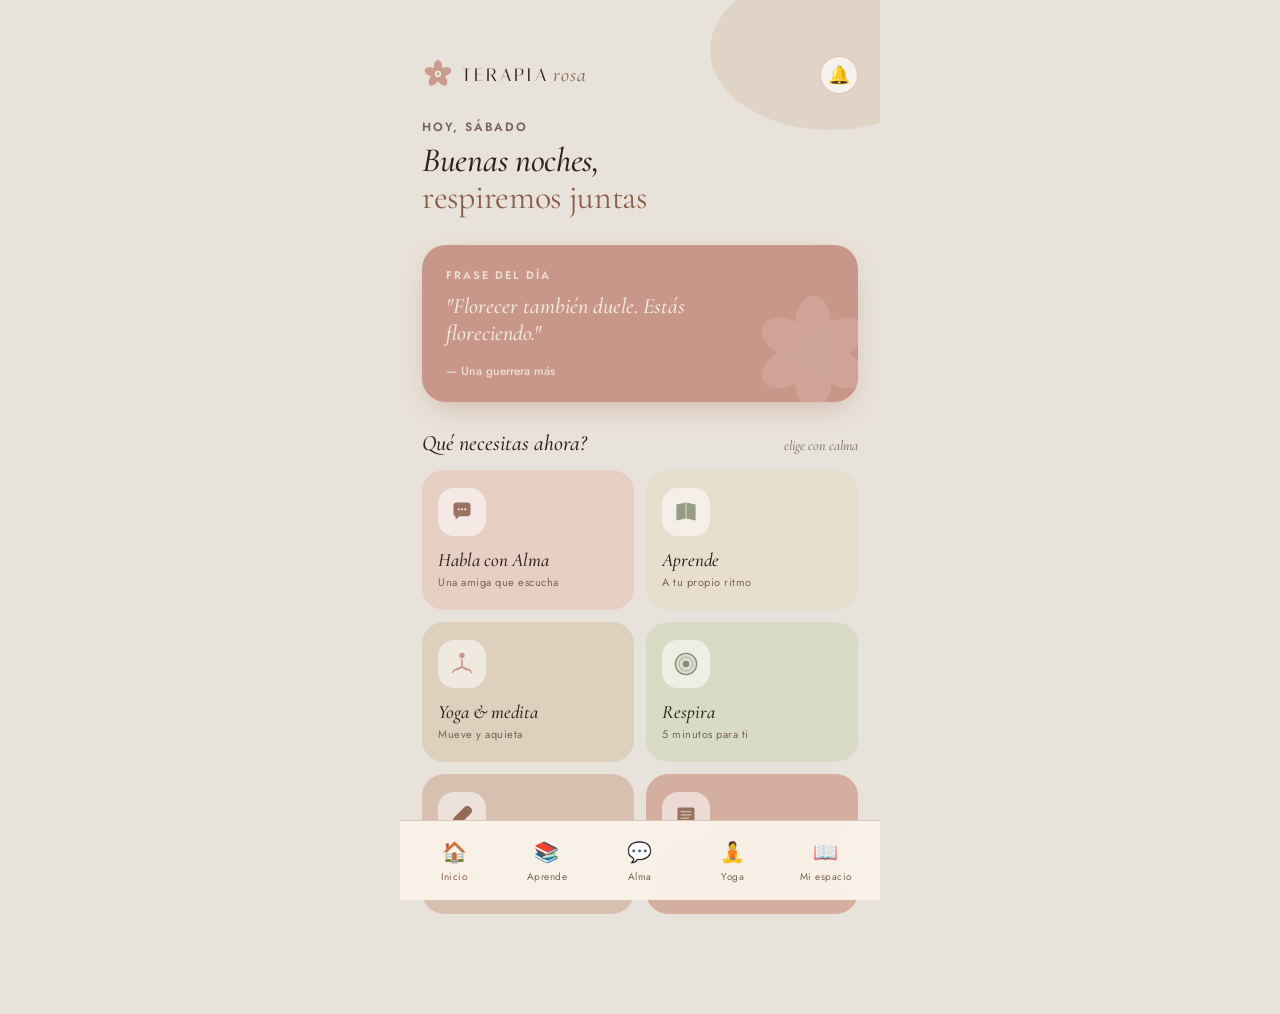
==== public/index.html @ f57c15e0 "Add files via upload" ====
<!DOCTYPE html>
<html lang="es">
<head>
  <meta charset="UTF-8">
  <meta name="viewport" content="width=device-width, initial-scale=1.0, viewport-fit=cover">
  <meta name="theme-color" content="#F2EBE0">
  <title>Terapia Rosa · Inicio</title>
  <link rel="preconnect" href="https://fonts.googleapis.com">
  <link rel="preconnect" href="https://fonts.gstatic.com" crossorigin>
  <link href="https://fonts.googleapis.com/css2?family=Cormorant+Garamond:ital,wght@0,400;0,500;0,600;1,400;1,500&family=Italiana&family=Jost:wght@400;500;600&display=swap" rel="stylesheet">
  <link rel="stylesheet" href="styles/main.css">
</head>
<body>
  <div class="app">
    <!-- Decoraciones -->
    <svg class="blob" style="top: -50px; right: -80px; opacity: 0.7;" width="260" height="200" viewBox="0 0 260 200">
      <ellipse cx="130" cy="100" rx="120" ry="80" fill="#D8C0B0" opacity="0.6"/>
    </svg>

    <!-- Top bar -->
    <header class="top-bar">
      <div class="brand">
        <svg width="32" height="32" viewBox="0 0 60 60">
          <g transform="translate(30 28)">
            <ellipse cx="0" cy="-13" rx="8" ry="13" fill="#C9968A" opacity="0.92"/>
            <ellipse cx="0" cy="-13" rx="8" ry="13" fill="#C9968A" opacity="0.92" transform="rotate(72)"/>
            <ellipse cx="0" cy="-13" rx="8" ry="13" fill="#C9968A" opacity="0.92" transform="rotate(144)"/>
            <ellipse cx="0" cy="-13" rx="8" ry="13" fill="#C9968A" opacity="0.92" transform="rotate(216)"/>
            <ellipse cx="0" cy="-13" rx="8" ry="13" fill="#C9968A" opacity="0.92" transform="rotate(288)"/>
            <circle r="6" fill="#F2EBE0"/>
            <circle r="3" fill="#A8AE93" opacity="0.9"/>
          </g>
        </svg>
        <div class="brand-text">TERAPIA<span class="accent">rosa</span></div>
      </div>
      <button class="icon-btn" aria-label="Notificaciones">🔔</button>
    </header>

    <!-- Saludo -->
    <section class="greeting">
      <div class="greeting-eyebrow" id="greetingEyebrow">Hoy</div>
      <h1 class="greeting-title">
        <span id="greetingHello">Hola</span>,<br>
        <span class="upright">respiremos juntas</span>
      </h1>
    </section>

    <!-- Frase del día -->
    <section class="frase-card fade-in">
      <div class="deco">
        <svg width="130" height="130" viewBox="0 0 100 100">
          <g transform="translate(50 50)">
            <ellipse cx="0" cy="-22" rx="14" ry="22" fill="#F2EBE0" opacity="0.85"/>
            <ellipse cx="0" cy="-22" rx="14" ry="22" fill="#F2EBE0" opacity="0.85" transform="rotate(60)"/>
            <ellipse cx="0" cy="-22" rx="14" ry="22" fill="#F2EBE0" opacity="0.85" transform="rotate(120)"/>
            <ellipse cx="0" cy="-22" rx="14" ry="22" fill="#F2EBE0" opacity="0.85" transform="rotate(180)"/>
            <ellipse cx="0" cy="-22" rx="14" ry="22" fill="#F2EBE0" opacity="0.85" transform="rotate(240)"/>
            <ellipse cx="0" cy="-22" rx="14" ry="22" fill="#F2EBE0" opacity="0.85" transform="rotate(300)"/>
          </g>
        </svg>
      </div>
      <div class="label">Frase del día</div>
      <div class="quote" id="fraseTexto">"..."</div>
      <div class="author" id="fraseAutor">— ...</div>
    </section>

    <!-- Section: Qué necesitas ahora -->
    <div class="section-header">
      <h2 class="section-title">Qué necesitas ahora?</h2>
      <span class="section-link section-link-italic">elige con calma</span>
    </div>

    <div class="cards-grid" id="cardsGrid">
      <!-- Generado por JS -->
    </div>

  </div>

  <script src="js/utils.js"></script>
  <script src="js/nav.js"></script>
  <script src="js/analytics.js"></script>
  <script>
    // ─── Saludo dinámico ────────────────────────────────────
    document.getElementById('greetingEyebrow').textContent = `Hoy, ${diaSemana()}`;
    const nombreGuardado = Storage.get('nombre', '');
    document.getElementById('greetingHello').textContent =
      nombreGuardado ? `${saludoHora()}, ${nombreGuardado}` : saludoHora();

    // ─── Frase del día ──────────────────────────────────────
    const frase = fraseDelDia();
    document.getElementById('fraseTexto').textContent = `"${frase.texto}"`;
    document.getElementById('fraseAutor').textContent = `— ${frase.autor}`;

    // ─── Tarjetas de navegación ─────────────────────────────
    const cards = [
      { href: 'chat.html', title: 'Habla con Alma', sub: 'Una amiga que escucha',
        bg: '#E8CFC4', accent: '#8B5E4C',
        svg: `<svg width="32" height="32" viewBox="0 0 60 60" fill="none">
          <path d="M14 18 Q14 12 20 12 L40 12 Q46 12 46 18 L46 32 Q46 38 40 38 L26 38 L18 44 L18 38 Q14 38 14 32 Z" fill="#8B5E4C" opacity="0.85"/>
          <circle cx="24" cy="25" r="2" fill="#F2EBE0"/>
          <circle cx="30" cy="25" r="2" fill="#F2EBE0"/>
          <circle cx="36" cy="25" r="2" fill="#F2EBE0"/>
        </svg>` },
      { href: 'biblioteca.html', title: 'Aprende', sub: 'A tu propio ritmo',
        bg: '#E8DECE', accent: '#878D75',
        svg: `<svg width="32" height="32" viewBox="0 0 60 60" fill="none">
          <path d="M12 16 L12 46 L30 42 L48 46 L48 16 L30 12 Z" fill="#878D75" opacity="0.85"/>
          <path d="M30 12 L30 42" stroke="#F2EBE0" stroke-width="1.5"/>
        </svg>` },
      { href: 'bienestar.html', title: 'Yoga & medita', sub: 'Mueve y aquieta',
        bg: '#DDD0BC', accent: '#C9968A',
        svg: `<svg width="32" height="32" viewBox="0 0 60 60" fill="none">
          <circle cx="30" cy="14" r="5" fill="#C9968A"/>
          <path d="M30 22 Q30 30 30 36" stroke="#C9968A" stroke-width="3" stroke-linecap="round"/>
          <path d="M30 36 Q18 38 12 46 M30 36 Q42 38 48 46" stroke="#C9968A" stroke-width="2.5" stroke-linecap="round" fill="none"/>
          <path d="M30 36 Q22 42 14 42 M30 36 Q38 42 46 42" stroke="#C9968A" stroke-width="2.5" stroke-linecap="round" fill="none"/>
        </svg>` },
      { href: 'respiracion.html', title: 'Respira', sub: '5 minutos para ti',
        bg: '#D8DCC4', accent: '#878D75',
        svg: `<svg width="32" height="32" viewBox="0 0 60 60" fill="none">
          <circle cx="30" cy="30" r="20" stroke="#878D75" stroke-width="2.5" fill="#878D75" fill-opacity="0.18"/>
          <circle cx="30" cy="30" r="13" stroke="#878D75" stroke-width="1.8" fill="none" opacity="0.6"/>
          <circle cx="30" cy="30" r="6" fill="#878D75"/>
        </svg>` },
      { href: 'colorear.html', title: 'Colorear', sub: 'Pinta sin pensar',
        bg: '#D8C0B0', accent: '#8B5E4C',
        svg: `<svg width="32" height="32" viewBox="0 0 60 60" fill="none">
          <path d="M14 46 Q10 38 16 32 L34 14 Q40 8 46 14 Q52 20 46 26 L28 44 Q22 50 14 46 Z" fill="#8B5E4C" opacity="0.9"/>
          <ellipse cx="20" cy="42" rx="4" ry="3" fill="#F2EBE0"/>
        </svg>` },
      { href: 'mi-espacio.html', title: 'Mi espacio', sub: 'Diario, juegos, muro',
        bg: '#D4AFA0', accent: '#8B5E4C',
        svg: `<svg width="32" height="32" viewBox="0 0 60 60" fill="none">
          <rect x="14" y="14" width="32" height="36" rx="3" fill="#8B5E4C" opacity="0.85"/>
          <line x1="20" y1="22" x2="40" y2="22" stroke="#F2EBE0" stroke-width="1.5"/>
          <line x1="20" y1="28" x2="40" y2="28" stroke="#F2EBE0" stroke-width="1.5"/>
          <line x1="20" y1="34" x2="36" y2="34" stroke="#F2EBE0" stroke-width="1.5"/>
        </svg>` },
    ];

    document.getElementById('cardsGrid').innerHTML = cards.map(c => `
      <a href="${c.href}" class="nav-card" style="background: ${c.bg};">
        <div class="icon-wrap">${c.svg}</div>
        <div>
          <div class="title">${c.title}</div>
          <div class="sub">${c.sub}</div>
        </div>
      </a>
    `).join('');
  </script>
</body>
</html>
---- public/styles/main.css ----
/* ═══════════════════════════════════════════════════════════════
   TERAPIA ROSA — Sistema de diseño completo
   Actualizado: 2026-04-29 — incluye flor, juegos, Alma navegadora
   ═══════════════════════════════════════════════════════════════ */

:root {
  --rosa-base: #E0C4B6;
  --rosa-medio: #D4AFA0;
  --rosa-fuerte: #C9968A;
  --rosa-profundo: #8B5E4C;
  --verde-alma: #A8AE93;
  --verde-oscuro: #878D75;
  --crema: #F2EBE0;
  --crema-profunda: #E8DECE;
  --papel: #FAF4EA;
  --texto-oscuro: #2E2420;
  --texto-suave: #7A6357;
  --serif: 'Cormorant Garamond', Georgia, serif;
  --display: 'Italiana', 'Cormorant Garamond', serif;
  --sans: 'Jost', system-ui, -apple-system, sans-serif;
}
* { margin: 0; padding: 0; box-sizing: border-box; }
html, body { height: 100%; }
body {
  font-family: var(--sans);
  color: var(--texto-oscuro);
  background: #e8e3da;
  -webkit-font-smoothing: antialiased;
  overflow-x: hidden;
}
button { font-family: inherit; border: none; background: none; cursor: pointer; color: inherit; }
input, textarea { font-family: inherit; border: none; background: none; outline: none; color: inherit; }
a { color: inherit; text-decoration: none; }

/* ─── App container (todas las páginas) ──────────────────── */
.app {
  position: relative;
  z-index: 0; /* crea stacking context para que .blob no se vaya detrás del body */
  overflow-x: hidden;
  padding-bottom: 100px; /* deja espacio para el bottom nav fijo */
  min-height: 100vh;
  max-width: 480px;
  margin: 0 auto;
}

/* ─── Decoración blob (esquina superior derecha) ──────────── */
.blob {
  position: absolute;
  z-index: -1; /* atrás del contenido */
  pointer-events: none;
}

/* ─── Top bar ──────────────────────────────────────────────── */
.top-bar {
  padding: 56px 22px 0;
  display: flex; align-items: center; justify-content: space-between;
}
.brand { display: flex; align-items: center; gap: 8px; }
.brand-text {
  font-family: var(--display);
  font-size: 18px; letter-spacing: 3px;
  color: var(--texto-oscuro);
}
.brand-text .accent {
  font-family: var(--serif); font-style: italic;
  letter-spacing: 1px; color: var(--rosa-profundo);
  font-size: 20px; margin-left: 4px;
}
.icon-btn {
  width: 38px; height: 38px; border-radius: 999px;
  background: rgba(255, 255, 255, 0.7);
  display: grid; place-items: center;
  border: 1px solid var(--rosa-base);
  font-size: 18px;
}

/* ─── Page header ─────────────────────────────────────────── */
.page-header {
  padding: 56px 22px 16px;
  display: flex; align-items: center; gap: 12px;
}
.back-btn {
  width: 38px; height: 38px; border-radius: 999px;
  background: rgba(255, 255, 255, 0.7);
  display: grid; place-items: center;
  border: 1px solid var(--rosa-base);
  font-size: 16px; flex-shrink: 0;
}
.page-title {
  font-family: var(--serif); font-style: italic;
  font-size: 26px; font-weight: 500;
}
.page-eyebrow {
  font-size: 11px; letter-spacing: 2px;
  text-transform: uppercase; color: var(--texto-suave);
  font-weight: 600;
}

/* ─── Greeting ────────────────────────────────────────────── */
.greeting { padding: 24px 22px 8px; }
.greeting-eyebrow {
  font-size: 12px; letter-spacing: 1.8px;
  text-transform: uppercase; color: var(--texto-suave);
  font-weight: 600;
}
.greeting-title {
  margin-top: 6px;
  font-family: var(--serif); font-weight: 500; font-style: italic;
  font-size: 34px; line-height: 1.1; letter-spacing: -0.3px;
}
.greeting-title .upright {
  font-style: normal; font-weight: 400; color: var(--rosa-profundo);
}

/* ─── Frase del día ───────────────────────────────────────── */
.frase-card {
  margin: 20px 22px 0;
  background: var(--rosa-fuerte); color: var(--crema);
  border-radius: 24px; padding: 22px 24px;
  position: relative; overflow: hidden;
  box-shadow: 0 10px 30px -10px rgba(168, 103, 90, 0.45);
}
.frase-card .deco {
  position: absolute; right: -20px; bottom: -22px; opacity: 0.18;
}
.frase-card .label {
  font-size: 11px; letter-spacing: 2px; text-transform: uppercase;
  opacity: 0.85; font-weight: 600;
}
.frase-card .quote {
  font-family: var(--serif); font-style: italic;
  font-size: 22px; line-height: 1.25; margin-top: 10px;
  font-weight: 500; position: relative; z-index: 2; max-width: 85%;
}
.frase-card .author {
  margin-top: 14px; font-size: 12px; opacity: 0.85; font-weight: 500;
}

/* ─── Sections + cards ────────────────────────────────────── */
.section-header {
  padding: 28px 22px 14px;
  display: flex; align-items: baseline; justify-content: space-between;
}
.section-title {
  font-family: var(--serif); font-style: italic;
  font-size: 22px; font-weight: 500;
}
.section-link {
  font-size: 11px; letter-spacing: 1.5px; text-transform: uppercase;
  color: var(--rosa-profundo); font-weight: 600;
}
.section-link-italic {
  font-family: var(--serif); font-style: italic;
  font-size: 14px; letter-spacing: 0;
  text-transform: none;
  color: var(--texto-suave); font-weight: 400;
}
.cards-grid {
  display: grid; grid-template-columns: 1fr 1fr; gap: 12px;
  padding: 0 22px;
}
.nav-card {
  border-radius: 22px; padding: 18px 16px 20px;
  min-height: 140px; position: relative; overflow: hidden;
  display: flex; flex-direction: column; justify-content: space-between;
  transition: transform 0.2s, box-shadow 0.2s;
  text-align: left; width: 100%;
}
.nav-card:active { transform: scale(0.98); }
.nav-card:hover { box-shadow: 0 8px 24px -8px rgba(46, 36, 32, 0.2); }
.nav-card .icon-wrap {
  width: 48px; height: 48px; border-radius: 16px;
  background: rgba(255, 255, 255, 0.55);
  display: grid; place-items: center;
}
.nav-card .title {
  font-family: var(--serif); font-style: italic;
  font-size: 19px; font-weight: 500; line-height: 1.1;
}
.nav-card .sub {
  font-size: 11px; letter-spacing: 0.5px;
  color: var(--texto-suave); margin-top: 3px;
}

/* ─── Bottom nav ──────────────────────────────────────────── */
.bottom-nav {
  position: fixed;
  bottom: 0;
  left: 50%;
  transform: translateX(-50%);
  width: 100%;
  max-width: 480px;
  height: 80px;
  background: rgba(250, 244, 234, 0.95);
  backdrop-filter: blur(16px);
  border-top: 1px solid var(--rosa-base);
  z-index: 100;
  padding: 0 8px env(safe-area-inset-bottom, 14px);
}
.bottom-nav-inner {
  display: flex;
  align-items: center;
  justify-content: space-around;
  width: 100%;
  height: 100%;
}
.nav-item {
  display: flex; flex-direction: column; align-items: center;
  gap: 2px; padding: 6px 4px;
  color: var(--texto-suave); font-size: 10px; letter-spacing: 0.5px;
  cursor: pointer;
  flex: 1;
  min-width: 0;
  text-align: center;
}
.nav-item.active { color: var(--rosa-profundo); }
.nav-item .nav-icon { font-size: 20px; }

/* ─── Buttons ─────────────────────────────────────────────── */
.btn {
  display: inline-flex; align-items: center; justify-content: center;
  gap: 8px; padding: 14px 24px; border-radius: 999px;
  font-weight: 500; font-size: 14px; letter-spacing: 0.5px;
  transition: all 0.2s; min-height: 48px;
}
.btn-primary { background: var(--rosa-fuerte); color: var(--crema); }
.btn-primary:hover { background: var(--rosa-profundo); }
.btn-soft { background: var(--rosa-base); color: var(--rosa-profundo); }
.btn-ghost {
  background: rgba(255, 255, 255, 0.6); color: var(--texto-oscuro);
  border: 1px solid var(--rosa-base);
}

/* ═══════════════════════════════════════════════════════════
   CHAT
   ═══════════════════════════════════════════════════════════ */
.chat-container {
  display: flex; flex-direction: column;
  min-height: 100vh;
}
.chat-header {
  padding: 56px 22px 16px;
  display: flex; align-items: center; gap: 12px;
  border-bottom: 1px solid var(--rosa-base);
  flex-shrink: 0; background: var(--crema);
}
.chat-clear-btn {
  margin-left: auto;
  font-size: 16px;
  width: 36px; height: 36px;
}
.alma-avatar {
  width: 44px; height: 44px; border-radius: 999px;
  background: var(--rosa-fuerte);
  display: grid; place-items: center; flex-shrink: 0;
}
.alma-info .alma-name {
  font-family: var(--serif); font-style: italic;
  font-size: 22px; font-weight: 500; line-height: 1.1;
}
.alma-info .alma-status {
  font-size: 11px; color: var(--verde-oscuro); letter-spacing: 0.5px;
  margin-top: 2px; display: flex; align-items: center; gap: 4px;
}
.alma-info .alma-status::before {
  content: ''; width: 6px; height: 6px; border-radius: 999px;
  background: var(--verde-alma);
}
.messages-area {
  flex: 1; overflow-y: auto;
  padding: 20px 22px 200px; background: var(--crema);
}
.message {
  max-width: 80%; padding: 14px 18px; border-radius: 22px;
  margin-bottom: 12px; font-size: 15px; line-height: 1.45;
  animation: fadeIn 0.3s ease-out; word-wrap: break-word;
}
.message.alma {
  background: var(--papel); color: var(--texto-oscuro);
  border-bottom-left-radius: 6px; margin-right: auto;
}
.message.user {
  background: var(--rosa-fuerte); color: var(--crema);
  border-bottom-right-radius: 6px; margin-left: auto;
}
.message-typing {
  display: flex; gap: 5px; padding: 16px 18px;
  background: var(--papel); border-radius: 22px;
  border-bottom-left-radius: 6px;
  width: fit-content; margin-bottom: 12px;
}
.message-typing .dot {
  width: 7px; height: 7px; border-radius: 999px;
  background: var(--rosa-fuerte);
  animation: typing 1.2s ease-in-out infinite;
}
.message-typing .dot:nth-child(2) { animation-delay: 0.15s; }
.message-typing .dot:nth-child(3) { animation-delay: 0.3s; }
@keyframes typing {
  0%, 60%, 100% { opacity: 0.3; transform: scale(0.85); }
  30% { opacity: 1; transform: scale(1); }
}
.quick-replies {
  padding: 8px 22px 4px;
  display: flex; gap: 8px; overflow-x: auto;
  flex-shrink: 0; background: var(--crema);
  position: fixed; bottom: 152px;
  left: 50%; transform: translateX(-50%);
  width: 100%; max-width: 480px;
  z-index: 49;
}
.quick-reply {
  padding: 10px 16px;
  background: rgba(255, 255, 255, 0.7);
  border: 1px solid var(--rosa-base);
  border-radius: 999px; font-size: 13px;
  color: var(--rosa-profundo); white-space: nowrap; flex-shrink: 0;
}
.input-area {
  padding: 12px 16px 24px; background: var(--crema);
  border-top: 1px solid var(--rosa-base);
  position: fixed; bottom: 80px;
  left: 50%; transform: translateX(-50%);
  width: 100%; max-width: 480px;
  display: flex; gap: 8px; align-items: flex-end; z-index: 50;
}
.input-text {
  flex: 1; background: var(--papel);
  border: 1px solid var(--rosa-base); border-radius: 22px;
  padding: 12px 16px; font-size: 15px;
  max-height: 80px; min-height: 48px; resize: none; line-height: 1.4;
}
.send-btn {
  width: 48px; height: 48px; border-radius: 999px;
  background: var(--rosa-fuerte); color: var(--crema);
  display: grid; place-items: center; font-size: 20px; flex-shrink: 0;
}

/* ═══════════════════════════════════════════════════════════
   RESPIRACIÓN
   ═══════════════════════════════════════════════════════════ */
.respira-bg {
  background: linear-gradient(180deg, #E0C4B6 0%, #D8DCC4 100%);
  min-height: 100vh; display: flex; flex-direction: column;
  padding-bottom: 100px;
}
.music-toggle-row {
  padding: 0 22px 8px;
  display: flex; justify-content: flex-end;
}
.music-toggle {
  display: inline-flex; align-items: center; gap: 8px;
  cursor: pointer; user-select: none;
  background: rgba(255, 255, 255, 0.5);
  padding: 6px 12px 6px 8px;
  border-radius: 999px;
  border: 1px solid rgba(255, 255, 255, 0.7);
}
.music-toggle input { display: none; }
.music-toggle-track {
  width: 32px; height: 18px; border-radius: 999px;
  background: rgba(139, 94, 76, 0.25);
  position: relative; transition: background 0.2s;
  flex-shrink: 0;
}
.music-toggle-thumb {
  position: absolute; top: 2px; left: 2px;
  width: 14px; height: 14px; border-radius: 50%;
  background: white;
  transition: transform 0.2s;
  box-shadow: 0 1px 3px rgba(0,0,0,0.2);
}
.music-toggle input:checked + .music-toggle-track {
  background: var(--rosa-fuerte);
}
.music-toggle input:checked + .music-toggle-track .music-toggle-thumb {
  transform: translateX(14px);
}
.music-toggle-label {
  font-size: 12px; color: var(--texto-oscuro);
  letter-spacing: 0.3px;
}
.breath-stage {
  flex: 1; display: flex; flex-direction: column;
  align-items: center; justify-content: center; padding: 40px 22px;
  min-height: 460px;
}
.breath-flower-wrap {
  width: 340px; height: 340px;
  display: grid; place-items: center; position: relative;
}
.breath-flower {
  width: 100%; height: 100%;
  overflow: visible;
}
/* Pétalos detrás (óvalos largos translúcidos) */
.breath-flower .petalo {
  transform-origin: 170px 170px;
  opacity: 0.35;
  fill: var(--rosa-medio);
  transition: transform 4s cubic-bezier(0.4, 0, 0.2, 1),
              opacity 4s cubic-bezier(0.4, 0, 0.2, 1);
}
.breath-flower .petalo-1 { transform: rotate(0deg) scale(0.6); }
.breath-flower .petalo-2 { transform: rotate(72deg) scale(0.6); }
.breath-flower .petalo-3 { transform: rotate(144deg) scale(0.6); }
.breath-flower .petalo-4 { transform: rotate(216deg) scale(0.6); }
.breath-flower .petalo-5 { transform: rotate(288deg) scale(0.6); }

/* Esfera central con gradiente radial (efecto luz) */
.breath-flower .esfera {
  transition: r 4s cubic-bezier(0.4, 0, 0.2, 1);
}

/* INHALE: pétalos se expanden, esfera se agranda */
.breath-flower.inhale .petalo {
  opacity: 0.5;
}
.breath-flower.inhale .petalo-1 { transform: rotate(0deg) scale(1); }
.breath-flower.inhale .petalo-2 { transform: rotate(72deg) scale(1); }
.breath-flower.inhale .petalo-3 { transform: rotate(144deg) scale(1); }
.breath-flower.inhale .petalo-4 { transform: rotate(216deg) scale(1); }
.breath-flower.inhale .petalo-5 { transform: rotate(288deg) scale(1); }

/* HOLD: rotación muy sutil de los pétalos */
.breath-flower.hold .petalo { opacity: 0.5; }
.breath-flower.hold .petalo-1 { transform: rotate(8deg) scale(1); }
.breath-flower.hold .petalo-2 { transform: rotate(80deg) scale(1); }
.breath-flower.hold .petalo-3 { transform: rotate(152deg) scale(1); }
.breath-flower.hold .petalo-4 { transform: rotate(224deg) scale(1); }
.breath-flower.hold .petalo-5 { transform: rotate(296deg) scale(1); }

/* EXHALE: pétalos se contraen y desvanecen */
.breath-flower.exhale .petalo {
  opacity: 0.3;
  transition: transform 6s cubic-bezier(0.4, 0, 0.2, 1),
              opacity 6s cubic-bezier(0.4, 0, 0.2, 1);
}
.breath-flower.exhale .petalo-1 { transform: rotate(0deg) scale(0.55); }
.breath-flower.exhale .petalo-2 { transform: rotate(72deg) scale(0.55); }
.breath-flower.exhale .petalo-3 { transform: rotate(144deg) scale(0.55); }
.breath-flower.exhale .petalo-4 { transform: rotate(216deg) scale(0.55); }
.breath-flower.exhale .petalo-5 { transform: rotate(288deg) scale(0.55); }
.breath-flower.exhale .esfera {
  transition: r 6s cubic-bezier(0.4, 0, 0.2, 1);
}

/* Texto dentro de la esfera */
.breath-text-wrap {
  position: absolute;
  text-align: center;
  pointer-events: none;
  display: flex;
  flex-direction: column;
  align-items: center;
  gap: 4px;
}
.breath-text {
  font-family: var(--serif); font-style: italic;
  font-size: 36px; color: var(--crema); font-weight: 400;
  letter-spacing: 0.5px;
  text-shadow: 0 2px 12px rgba(139, 94, 76, 0.25);
}
.breath-subtext {
  font-family: var(--sans);
  font-size: 13px;
  color: var(--crema);
  letter-spacing: 1px;
  opacity: 0.85;
  text-shadow: 0 1px 6px rgba(139, 94, 76, 0.2);
}
.breath-counter {
  margin-top: 32px; text-align: center;
}
.breath-counter .label {
  font-size: 11px; letter-spacing: 2px; text-transform: uppercase;
  color: var(--texto-suave); font-weight: 600;
}
.breath-counter .number {
  font-family: var(--serif); font-style: italic;
  font-size: 42px; font-weight: 500; line-height: 1; margin-top: 4px;
}
.breath-controls {
  padding: 0 22px 16px; display: flex; gap: 12px; justify-content: center;
}
.breath-info {
  padding: 16px 22px; background: rgba(255, 255, 255, 0.4);
  margin: 0 22px; border-radius: 16px;
  text-align: center; font-size: 13px; line-height: 1.5;
}

/* ═══════════════════════════════════════════════════════════
   COLOREAR
   ═══════════════════════════════════════════════════════════ */
.canvas-frame {
  background: var(--papel); border-radius: 22px; padding: 24px;
  border: 1px solid rgba(168, 103, 90, 0.1);
  display: grid; place-items: center;
  margin: 0 22px 16px;
}
.canvas-frame svg { width: 100%; max-width: 280px; height: auto; }
.canvas-frame svg .colorable { cursor: pointer; transition: opacity 0.2s; }
.canvas-frame svg .colorable:hover { opacity: 0.85; }
.palette-section { padding: 0 22px; }
.palette-label {
  font-size: 11px; letter-spacing: 1.5px; text-transform: uppercase;
  color: var(--texto-suave); font-weight: 600; margin-bottom: 10px;
}
.palette {
  display: grid; grid-template-columns: repeat(6, 1fr); gap: 10px;
}
.swatch {
  aspect-ratio: 1; border-radius: 12px; cursor: pointer;
  border: 2px solid transparent; transition: all 0.2s;
}
.swatch.selected {
  border-color: var(--rosa-profundo);
  box-shadow: 0 0 0 2px var(--crema), 0 0 0 4px var(--rosa-profundo);
}
.designs-row {
  display: flex; gap: 8px; padding: 0 22px 16px; overflow-x: auto;
}
.design-thumb {
  width: 60px; height: 60px; border-radius: 14px;
  background: var(--papel); border: 2px solid transparent;
  flex-shrink: 0; cursor: pointer;
  display: grid; place-items: center; padding: 8px;
}
.design-thumb.active { border-color: var(--rosa-fuerte); }
.design-thumb svg { width: 100%; height: 100%; }
.actions { display: flex; gap: 8px; padding: 0 22px; }
.actions .btn { flex: 1; font-size: 13px; }

/* ═══════════════════════════════════════════════════════════
   DIARIO
   ═══════════════════════════════════════════════════════════ */
.diario-container { padding: 0 22px 100px; }
.privacy-note {
  background: rgba(168, 174, 147, 0.15);
  border: 1px solid var(--verde-alma);
  border-radius: 14px; padding: 12px 16px;
  font-size: 12px; margin-bottom: 16px; line-height: 1.4;
  display: flex; gap: 8px; align-items: flex-start;
}
.date-display {
  font-family: var(--serif); font-style: italic;
  font-size: 18px; color: var(--rosa-profundo);
  margin-bottom: 12px; font-weight: 500;
}
.prompts {
  display: flex; gap: 8px; overflow-x: auto;
  margin-bottom: 16px; padding-bottom: 4px;
}
.prompt-chip {
  padding: 8px 14px; background: rgba(255, 255, 255, 0.6);
  border: 1px solid var(--rosa-base); border-radius: 999px;
  font-size: 12px; color: var(--rosa-profundo);
  white-space: nowrap; flex-shrink: 0;
}
.diario-textarea {
  width: 100%; min-height: 240px;
  background: var(--papel); border: 1px solid var(--rosa-base);
  border-radius: 18px; padding: 20px;
  font-family: var(--serif); font-size: 17px; line-height: 1.8;
  resize: vertical;
  background-image: linear-gradient(transparent 0px, transparent 28px, rgba(168, 103, 90, 0.08) 28px, rgba(168, 103, 90, 0.08) 29px);
  background-size: 100% 30px;
}

/* ═══════════════════════════════════════════════════════════
   MURO
   ═══════════════════════════════════════════════════════════ */
.muro-container { padding: 0 22px 100px; }
.muro-intro {
  font-family: var(--serif); font-style: italic;
  font-size: 16px; color: var(--texto-suave);
  margin-bottom: 20px; text-align: center; line-height: 1.4;
}
.add-message {
  background: var(--papel); border-radius: 18px; padding: 16px;
  border: 1px solid var(--rosa-base); margin-bottom: 24px;
}
.add-message-input {
  width: 100%; font-size: 14px; padding: 8px 4px;
  resize: none; min-height: 40px; background: transparent;
}
.add-message-meta {
  display: flex; justify-content: space-between;
  align-items: center; margin-top: 12px; gap: 12px;
}
.name-input {
  flex: 1; padding: 8px 12px;
  border: 1px solid var(--rosa-base); border-radius: 999px;
  background: var(--crema); font-size: 13px;
}
.add-btn {
  padding: 8px 18px; background: var(--rosa-fuerte);
  color: var(--crema); border-radius: 999px; font-size: 13px;
}
.add-btn:disabled { opacity: 0.4; }
.messages-grid {
  display: grid; grid-template-columns: 1fr 1fr; gap: 12px;
}
.postit {
  padding: 16px 14px; border-radius: 6px;
  box-shadow: 0 4px 12px rgba(46, 36, 32, 0.12);
  font-family: var(--serif); font-size: 14px; line-height: 1.4;
  min-height: 100px; display: flex; flex-direction: column;
  justify-content: space-between;
}
.postit .author {
  font-size: 11px; letter-spacing: 1px; text-transform: uppercase;
  color: rgba(46, 36, 32, 0.6); margin-top: 8px; font-family: var(--sans);
}

/* ═══════════════════════════════════════════════════════════
   JUEGOS
   ═══════════════════════════════════════════════════════════ */
.game-container { padding: 0 22px 100px; }
.sopa-grid {
  display: grid; grid-template-columns: repeat(10, 1fr); gap: 3px;
  background: var(--papel); padding: 12px; border-radius: 18px;
  border: 1px solid var(--rosa-base); margin-bottom: 16px;
  user-select: none; touch-action: none;
}
.sopa-cell {
  aspect-ratio: 1; display: grid; place-items: center;
  background: var(--crema); border-radius: 6px;
  font-weight: 500; font-size: 14px; cursor: pointer;
  transition: all 0.1s;
}
.sopa-cell.selecting {
  background: var(--rosa-medio); color: var(--crema); transform: scale(1.05);
}
.sopa-cell.found { background: var(--verde-alma); color: var(--crema); }
.word-list {
  display: flex; flex-wrap: wrap; gap: 6px; margin-bottom: 16px;
}
.word-chip {
  padding: 6px 12px; background: var(--papel);
  border: 1px solid var(--rosa-base); border-radius: 999px;
  font-size: 12px; font-weight: 500; letter-spacing: 1px;
}
.word-chip.found {
  background: var(--verde-alma); color: var(--crema);
  border-color: var(--verde-alma);
  text-decoration: line-through; opacity: 0.7;
}
.progress {
  text-align: center; font-size: 13px;
  color: var(--texto-suave); margin-bottom: 12px;
}
.progress span { color: var(--rosa-profundo); font-weight: 600; }

/* ─── Memoria ─────────────────────────────────────── */
.memoria-container { padding: 0 22px 100px; }
.memoria-stats {
  display: flex; gap: 12px; margin-bottom: 16px;
}
.memoria-stats > div {
  flex: 1; background: var(--papel);
  border-radius: 14px; padding: 12px 14px;
  border: 1px solid rgba(168, 103, 90, 0.15);
  display: flex; flex-direction: column; gap: 2px;
}
.memoria-stats .label {
  font-size: 10px; letter-spacing: 1.5px;
  text-transform: uppercase; color: var(--texto-suave); font-weight: 600;
}
.memoria-stats .value {
  font-family: var(--serif); font-style: italic;
  font-size: 22px; color: var(--rosa-profundo); font-weight: 500;
}
.memoria-grid {
  display: grid; grid-template-columns: repeat(4, 1fr); gap: 8px;
  margin-bottom: 16px;
}
.mem-card {
  aspect-ratio: 3/4; perspective: 800px;
  cursor: pointer;
}
.mem-card-inner {
  position: relative; width: 100%; height: 100%;
  transition: transform 0.5s; transform-style: preserve-3d;
}
.mem-card.flipped .mem-card-inner {
  transform: rotateY(180deg);
}
.mem-card.matched .mem-card-inner {
  transform: rotateY(180deg);
}
.mem-card.matched .mem-front {
  background: var(--verde-alma);
}
.mem-front, .mem-back {
  position: absolute; inset: 0;
  border-radius: 14px;
  display: grid; place-items: center;
  backface-visibility: hidden;
  -webkit-backface-visibility: hidden;
  font-size: 32px;
  border: 1px solid rgba(168, 103, 90, 0.15);
}
.mem-back {
  background: var(--rosa-medio);
  color: var(--crema);
  font-family: var(--display);
  font-size: 22px;
  letter-spacing: 2px;
}
.mem-front {
  background: var(--papel);
  transform: rotateY(180deg);
}
.mem-victory {
  text-align: center; padding: 32px 22px;
  animation: fadeIn 0.6s;
}
.mem-victory .emoji { font-size: 64px; margin-bottom: 16px; }
.mem-victory h2 {
  font-family: var(--serif); font-style: italic;
  font-size: 32px; margin-bottom: 8px;
}
.mem-victory p { color: var(--texto-suave); margin-bottom: 24px; }

/* ─── Acertijos ────────────────────────────────────── */
.acertijos-container { padding: 0 22px 100px; }
.acertijo-card {
  background: linear-gradient(135deg, var(--rosa-base) 0%, var(--cremaProfunda, #E8DECE) 100%);
  border-radius: 22px; padding: 28px 24px;
  margin-bottom: 18px; position: relative; overflow: hidden;
  min-height: 180px;
  display: flex; flex-direction: column; justify-content: center;
}
.acertijo-card::before {
  content: '"'; position: absolute;
  top: -8px; left: 18px;
  font-family: var(--serif); font-style: italic;
  font-size: 80px; color: var(--rosa-profundo);
  opacity: 0.25; line-height: 1;
}
.acertijo-pregunta {
  font-family: var(--serif); font-style: italic;
  font-size: 20px; line-height: 1.4; color: var(--texto-oscuro);
  position: relative; z-index: 1;
}
.acertijo-opciones {
  display: flex; flex-direction: column; gap: 10px;
  margin-bottom: 18px;
}
.opcion-btn {
  background: var(--papel); border: 1px solid var(--rosa-base);
  border-radius: 14px; padding: 14px 18px;
  font-size: 14px; text-align: left;
  display: flex; align-items: center; gap: 12px;
  transition: all 0.2s; color: var(--texto-oscuro);
}
.opcion-btn:hover {
  background: rgba(255, 255, 255, 0.9);
  transform: translateX(2px);
}
.opcion-btn .opcion-letra {
  width: 28px; height: 28px; border-radius: 50%;
  background: var(--rosa-base); color: var(--rosa-profundo);
  display: grid; place-items: center;
  font-weight: 600; font-size: 13px; flex-shrink: 0;
}
.opcion-btn.correcta {
  background: var(--verde-alma); color: var(--crema);
  border-color: var(--verde-alma);
}
.opcion-btn.correcta .opcion-letra {
  background: var(--crema); color: var(--verde-oscuro);
}
.opcion-btn.incorrecta {
  background: rgba(201, 150, 138, 0.4);
  border-color: var(--rosa-fuerte);
  opacity: 0.6;
}
.opcion-btn:disabled { cursor: default; }
.acertijo-feedback {
  background: var(--papel);
  border-radius: 14px; padding: 16px 18px;
  margin-bottom: 16px;
  font-family: var(--serif); font-style: italic;
  font-size: 16px; line-height: 1.4;
  border-left: 3px solid var(--rosa-profundo);
  animation: fadeIn 0.4s;
}

/* ═══════════════════════════════════════════════════════════
   MI ESPACIO + BIBLIOTECA
   ═══════════════════════════════════════════════════════════ */
.mi-cards {
  padding: 0 22px;
  display: flex; flex-direction: column; gap: 12px;
}
.mi-card {
  background: var(--papel); border-radius: 22px; padding: 20px;
  display: flex; align-items: center; gap: 16px;
  border: 1px solid rgba(168, 103, 90, 0.1);
  cursor: pointer; transition: transform 0.2s;
  width: 100%; text-align: left;
}
.mi-card:hover { transform: translateY(-2px); }
.mi-card .mi-icon {
  width: 56px; height: 56px; border-radius: 18px;
  display: grid; place-items: center; flex-shrink: 0;
}
.mi-card .mi-text { flex: 1; }
.mi-card .mi-title {
  font-family: var(--serif); font-style: italic;
  font-size: 20px; font-weight: 500; line-height: 1.1;
}
.mi-card .mi-sub {
  font-size: 13px; color: var(--texto-suave); margin-top: 4px;
}
.mi-card .mi-arrow { color: var(--rosa-profundo); font-size: 20px; }

.topic-card {
  background: var(--papel); border-radius: 22px; padding: 22px;
  margin-bottom: 12px; border: 1px solid rgba(168, 103, 90, 0.1);
  cursor: pointer;
}
.topic-card.open { background: var(--rosa-base); }
.topic-header { display: flex; align-items: center; gap: 14px; }
.topic-icon {
  width: 48px; height: 48px; border-radius: 16px;
  display: grid; place-items: center; font-size: 24px;
  background: var(--rosa-base); flex-shrink: 0;
}
.topic-meta { flex: 1; }
.topic-title {
  font-family: var(--serif); font-style: italic;
  font-size: 19px; font-weight: 500;
}
.topic-sub { font-size: 12px; color: var(--texto-suave); margin-top: 2px; }
.topic-arrow { color: var(--rosa-profundo); transition: transform 0.3s; }
.topic-card.open .topic-arrow { transform: rotate(180deg); }
.topic-content {
  max-height: 0; overflow: hidden; transition: max-height 0.4s ease;
}
.topic-card.open .topic-content { max-height: 1000px; margin-top: 16px; }
.topic-content h3 {
  font-family: var(--serif); font-style: italic;
  font-size: 17px; margin: 12px 0 8px;
}
.topic-content p { font-size: 14px; line-height: 1.6; margin-bottom: 8px; }
.topic-content ul { padding-left: 20px; font-size: 14px; line-height: 1.6; }
.topic-content li { margin-bottom: 4px; }

/* Format tabs (Leer / Escuchar / Ver) */
.format-tabs {
  display: flex; gap: 6px; margin-bottom: 16px;
  background: rgba(255, 255, 255, 0.5);
  padding: 4px; border-radius: 999px;
}
.format-tab {
  flex: 1; padding: 8px 12px; border-radius: 999px;
  font-size: 12px; color: var(--texto-suave);
  display: flex; align-items: center; justify-content: center; gap: 5px;
  transition: all 0.2s;
}
.format-tab.active {
  background: var(--rosa-fuerte); color: var(--crema);
}
.format-tab .duration {
  font-size: 10px; opacity: 0.8;
}
.format-panel { display: none; }
.format-panel.active { display: block; animation: fadeIn 0.3s; }

/* Audio player */
.audio-player {
  background: rgba(255, 255, 255, 0.6);
  border-radius: 18px; padding: 20px 18px;
  display: flex; flex-direction: column; gap: 14px;
}
.audio-player .ap-info {
  display: flex; align-items: center; gap: 12px;
}
.audio-player .ap-icon {
  width: 56px; height: 56px; border-radius: 16px;
  background: var(--rosa-fuerte); color: var(--crema);
  display: grid; place-items: center; font-size: 24px;
  flex-shrink: 0;
}
.audio-player .ap-meta { flex: 1; }
.audio-player .ap-title {
  font-family: var(--serif); font-style: italic;
  font-size: 16px; line-height: 1.2;
}
.audio-player .ap-sub {
  font-size: 11px; color: var(--texto-suave); margin-top: 3px;
  letter-spacing: 0.5px;
}
.audio-player .ap-controls {
  display: flex; align-items: center; gap: 10px;
}
.audio-player .ap-play {
  width: 44px; height: 44px; border-radius: 999px;
  background: var(--rosa-profundo); color: var(--crema);
  display: grid; place-items: center;
  font-size: 16px; flex-shrink: 0;
}
.audio-player .ap-progress {
  flex: 1; height: 6px;
  background: rgba(139, 94, 76, 0.2);
  border-radius: 3px; overflow: hidden;
}
.audio-player .ap-bar {
  height: 100%; background: var(--rosa-profundo);
  width: 0%; transition: width 0.3s;
}
.audio-player .ap-status {
  font-size: 11px; color: var(--texto-suave);
  font-style: italic; text-align: center;
  padding: 4px 8px;
}
.audio-player .ap-note {
  font-size: 11px; color: var(--texto-suave);
  background: rgba(168, 174, 147, 0.2);
  padding: 8px 12px; border-radius: 10px; line-height: 1.4;
  border-left: 3px solid var(--verde-alma);
}

/* Video placeholder */
.video-placeholder {
  background: linear-gradient(135deg, var(--rosa-medio), var(--rosa-fuerte));
  border-radius: 18px; padding: 32px 20px;
  text-align: center; color: var(--crema);
  position: relative; overflow: hidden;
}
.video-placeholder::before {
  content: ''; position: absolute;
  inset: 0;
  background-image: radial-gradient(circle at 30% 20%, rgba(255,255,255,0.15), transparent 50%);
}
.video-placeholder .vp-icon {
  font-size: 42px; margin-bottom: 8px;
  position: relative; z-index: 1;
}
.video-placeholder .vp-title {
  font-family: var(--serif); font-style: italic;
  font-size: 18px; margin-bottom: 4px;
  position: relative; z-index: 1;
}
.video-placeholder .vp-sub {
  font-size: 12px; opacity: 0.85;
  position: relative; z-index: 1;
}

/* ─── Alma: tarjetas de recomendación ─────────────── */
.alma-recommendations {
  margin-top: 6px; margin-bottom: 14px;
  display: flex; flex-direction: column; gap: 8px;
  max-width: 92%;
  animation: fadeIn 0.4s ease-out 0.1s both;
}
.alma-rec-label {
  font-size: 10px; letter-spacing: 1.5px;
  text-transform: uppercase; color: var(--texto-suave);
  font-weight: 600; padding: 0 4px;
}
.alma-rec-btn {
  background: var(--papel);
  border: 1px solid var(--rosa-base);
  border-radius: 18px;
  padding: 14px 16px;
  display: flex; align-items: center; gap: 14px;
  text-align: left; cursor: pointer;
  transition: all 0.2s;
  width: 100%;
}
.alma-rec-btn:hover {
  background: var(--rosa-base);
  transform: translateX(2px);
}
.alma-rec-btn .rec-icon {
  width: 44px; height: 44px; border-radius: 14px;
  background: var(--rosa-fuerte); color: var(--crema);
  display: grid; place-items: center;
  font-size: 22px; flex-shrink: 0;
}
.alma-rec-btn .rec-text { flex: 1; }
.alma-rec-btn .rec-title {
  font-family: var(--serif); font-style: italic;
  font-size: 17px; font-weight: 500; line-height: 1.1;
  color: var(--texto-oscuro);
}
.alma-rec-btn .rec-sub {
  font-size: 11px; color: var(--texto-suave);
  margin-top: 3px; letter-spacing: 0.3px;
}
.alma-rec-btn .rec-arrow {
  color: var(--rosa-profundo); font-size: 16px;
}


/* Tabs */
.tabs {
  display: flex; gap: 8px; padding: 0 22px 16px;
}
.tab {
  flex: 1; padding: 12px 16px; border-radius: 999px;
  background: rgba(255, 255, 255, 0.5);
  border: 1px solid var(--rosa-base);
  font-size: 14px; color: var(--texto-suave); transition: all 0.2s;
}
.tab.active {
  background: var(--rosa-fuerte); color: var(--crema);
  border-color: var(--rosa-fuerte);
}

/* Bienestar / videos */
.video-list { padding: 0 22px; display: flex; flex-direction: column; gap: 12px; }
.video-card {
  background: var(--papel); border-radius: 22px; overflow: hidden;
  border: 1px solid rgba(168, 103, 90, 0.1);
}
.video-thumb {
  position: relative; width: 100%; aspect-ratio: 16/9;
  background: linear-gradient(135deg, var(--rosa-medio), var(--rosa-fuerte));
  display: grid; place-items: center;
}
.video-thumb .play-icon {
  width: 60px; height: 60px; border-radius: 999px;
  background: rgba(255, 255, 255, 0.85);
  display: grid; place-items: center; font-size: 24px;
  color: var(--rosa-profundo);
}
.video-meta { padding: 14px 18px 18px; }
.video-title {
  font-family: var(--serif); font-style: italic;
  font-size: 18px; font-weight: 500; line-height: 1.2;
}
.video-info {
  display: flex; gap: 8px; align-items: center;
  margin-top: 6px; font-size: 12px; color: var(--texto-suave);
}
.video-badge {
  background: var(--rosa-base); color: var(--rosa-profundo);
  padding: 3px 8px; border-radius: 999px;
  font-size: 11px; font-weight: 500;
}

/* ─── Eyebrow combinada (BIBLIOTECA · Aprende a tu ritmo) ─── */
.combo-eyebrow {
  padding: 32px 22px 6px;
  font-size: 11px; letter-spacing: 2.5px; text-transform: uppercase;
  color: var(--texto-suave); font-weight: 600;
}
.combo-title {
  padding: 0 22px;
  font-family: var(--serif); font-style: italic;
  font-size: 28px; font-weight: 500; line-height: 1.1;
  color: var(--texto-oscuro);
}
.combo-subtitle {
  padding: 8px 22px 12px;
  font-size: 13px; line-height: 1.45;
  color: var(--texto-suave);
}

/* ─── Tabs con contador (Yoga suave (5)) ─── */
.tabs-row {
  display: flex; gap: 8px;
  padding: 12px 22px 8px;
  overflow-x: auto;
  scrollbar-width: none;
}
.tabs-row::-webkit-scrollbar { display: none; }
.tab-pill {
  flex-shrink: 0;
  padding: 8px 14px; border-radius: 999px;
  background: rgba(255, 255, 255, 0.6);
  border: 1px solid var(--rosa-base);
  font-size: 13px; color: var(--texto-suave);
  font-weight: 500; cursor: pointer;
  transition: all 0.2s;
  display: inline-flex; align-items: center; gap: 6px;
}
.tab-pill.active {
  background: var(--rosa-fuerte);
  color: var(--crema);
  border-color: var(--rosa-fuerte);
}
.tab-pill .count {
  font-size: 11px; opacity: 0.7;
}

/* ─── Featured card "RECOMENDADO HOY" ─── */
.featured-card {
  margin: 8px 22px 4px;
  background: var(--papel);
  border-radius: 22px;
  padding: 14px;
  display: flex; gap: 14px; align-items: center;
  border: 1px solid rgba(168, 103, 90, 0.1);
  box-shadow: 0 4px 16px -8px rgba(168, 103, 90, 0.25);
}
.featured-thumb {
  width: 78px; height: 78px;
  border-radius: 16px;
  background: linear-gradient(135deg, var(--rosa-medio), var(--rosa-fuerte));
  display: grid; place-items: center;
  flex-shrink: 0;
  position: relative;
}
.featured-thumb .play-icon {
  width: 38px; height: 38px;
  border-radius: 999px;
  background: rgba(255, 255, 255, 0.92);
  display: grid; place-items: center;
  font-size: 14px;
  color: var(--rosa-profundo);
}
.featured-thumb .featured-duration {
  position: absolute; bottom: 6px; right: 6px;
  background: rgba(46, 36, 32, 0.78);
  color: var(--crema);
  font-size: 10px; font-weight: 500;
  padding: 2px 6px; border-radius: 999px;
}
.featured-meta { flex: 1; min-width: 0; }
.featured-tag {
  font-size: 9px; letter-spacing: 1.8px; text-transform: uppercase;
  color: var(--rosa-profundo); font-weight: 600;
  margin-bottom: 4px;
}
.featured-title {
  font-family: var(--serif); font-style: italic;
  font-size: 17px; font-weight: 500; line-height: 1.2;
  color: var(--texto-oscuro);
  margin-bottom: 4px;
}
.featured-sub {
  font-size: 11px; color: var(--texto-suave);
  white-space: nowrap; overflow: hidden; text-overflow: ellipsis;
}

/* ─── Lista de items horizontales (play + texto + minutos) ─── */
.list-section-title {
  padding: 22px 22px 10px;
  font-family: var(--serif); font-style: italic;
  font-size: 17px; color: var(--texto-suave);
  display: flex; justify-content: space-between; align-items: baseline;
}
.list-section-title .right-label {
  font-family: var(--sans); font-style: normal;
  font-size: 10px; letter-spacing: 1.5px; text-transform: uppercase;
  color: var(--texto-suave); font-weight: 600;
}
.h-list { padding: 0 22px; display: flex; flex-direction: column; gap: 10px; }
.h-item {
  background: var(--papel);
  border-radius: 18px;
  padding: 12px 14px;
  display: flex; gap: 12px; align-items: center;
  border: 1px solid rgba(168, 103, 90, 0.08);
  cursor: pointer;
  transition: transform 0.15s, box-shadow 0.15s;
}
.h-item:active { transform: scale(0.98); }
.h-item-thumb {
  width: 52px; height: 52px; border-radius: 12px;
  background: linear-gradient(135deg, var(--rosa-base), var(--rosa-medio));
  display: grid; place-items: center;
  flex-shrink: 0;
  color: var(--rosa-profundo); font-size: 14px;
}
.h-item-thumb.green {
  background: linear-gradient(135deg, var(--verde-alma), var(--verde-oscuro));
  color: var(--crema);
}
.h-item-meta { flex: 1; min-width: 0; }
.h-item-title {
  font-family: var(--serif); font-style: italic;
  font-size: 16px; font-weight: 500; line-height: 1.2;
  color: var(--texto-oscuro);
  margin-bottom: 2px;
}
.h-item-sub {
  font-size: 11px; color: var(--texto-suave);
  overflow: hidden; text-overflow: ellipsis; white-space: nowrap;
}
.h-item-badge {
  flex-shrink: 0;
  background: var(--crema-profunda);
  color: var(--texto-suave);
  padding: 4px 10px; border-radius: 999px;
  font-size: 11px; font-weight: 500;
}
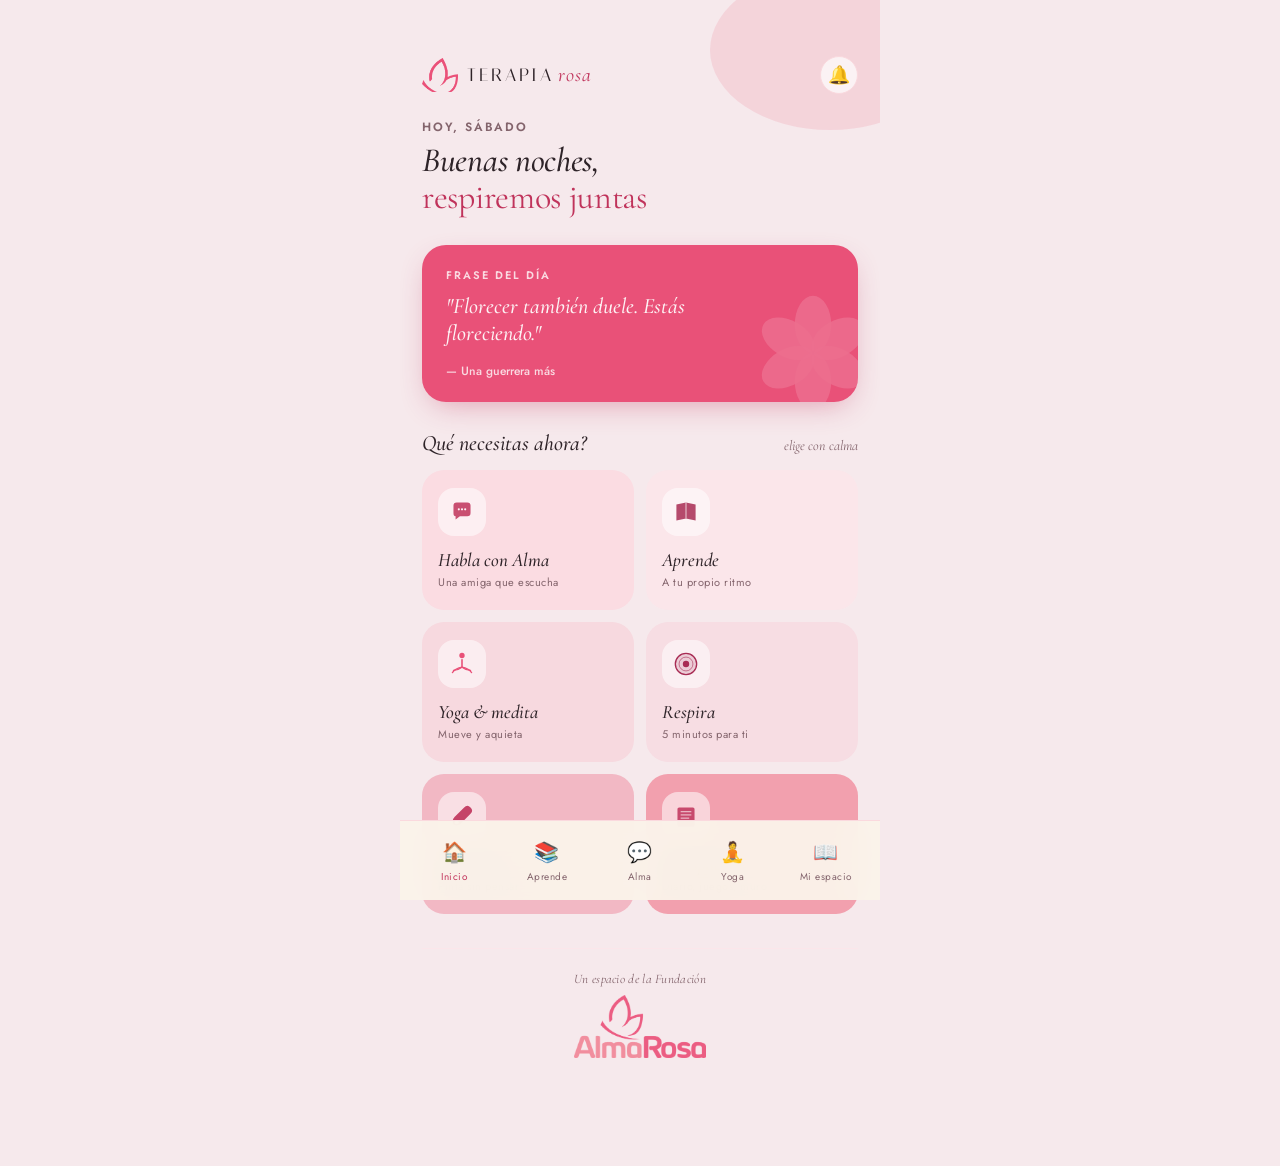
==== commit 095d7966: "Rebrand visual a identidad Alma Rosa (colores + logo) - Paleta migrada al Manual de Marca de la Fund" ====
--- a/public/index.html
+++ b/public/index.html
@@ -3,34 +3,31 @@
 <head>
   <meta charset="UTF-8">
   <meta name="viewport" content="width=device-width, initial-scale=1.0, viewport-fit=cover">
-  <meta name="theme-color" content="#F2EBE0">
+  <meta name="theme-color" content="#FDF2F4">
   <title>Terapia Rosa · Inicio</title>
   <link rel="preconnect" href="https://fonts.googleapis.com">
   <link rel="preconnect" href="https://fonts.gstatic.com" crossorigin>
   <link href="https://fonts.googleapis.com/css2?family=Cormorant+Garamond:ital,wght@0,400;0,500;0,600;1,400;1,500&family=Italiana&family=Jost:wght@400;500;600&display=swap" rel="stylesheet">
   <link rel="stylesheet" href="styles/main.css">
+  <link rel="manifest" href="manifest.json">
+  <link rel="apple-touch-icon" href="apple-touch-icon.png">
+  <link rel="icon" type="image/png" sizes="32x32" href="favicon-32.png">
+  <link rel="icon" type="image/png" sizes="192x192" href="icon-192.png">
+  <meta name="apple-mobile-web-app-capable" content="yes">
+  <meta name="apple-mobile-web-app-status-bar-style" content="default">
+  <meta name="apple-mobile-web-app-title" content="Terapia Rosa">
 </head>
 <body>
   <div class="app">
     <!-- Decoraciones -->
     <svg class="blob" style="top: -50px; right: -80px; opacity: 0.7;" width="260" height="200" viewBox="0 0 260 200">
-      <ellipse cx="130" cy="100" rx="120" ry="80" fill="#D8C0B0" opacity="0.6"/>
+      <ellipse cx="130" cy="100" rx="120" ry="80" fill="#F2B8C4" opacity="0.6"/>
     </svg>
 
     <!-- Top bar -->
     <header class="top-bar">
       <div class="brand">
-        <svg width="32" height="32" viewBox="0 0 60 60">
-          <g transform="translate(30 28)">
-            <ellipse cx="0" cy="-13" rx="8" ry="13" fill="#C9968A" opacity="0.92"/>
-            <ellipse cx="0" cy="-13" rx="8" ry="13" fill="#C9968A" opacity="0.92" transform="rotate(72)"/>
-            <ellipse cx="0" cy="-13" rx="8" ry="13" fill="#C9968A" opacity="0.92" transform="rotate(144)"/>
-            <ellipse cx="0" cy="-13" rx="8" ry="13" fill="#C9968A" opacity="0.92" transform="rotate(216)"/>
-            <ellipse cx="0" cy="-13" rx="8" ry="13" fill="#C9968A" opacity="0.92" transform="rotate(288)"/>
-            <circle r="6" fill="#F2EBE0"/>
-            <circle r="3" fill="#A8AE93" opacity="0.9"/>
-          </g>
-        </svg>
+        <img class="brand-logo" src="isotipo-almarosa.png" alt="Alma Rosa" width="36" height="34">
         <div class="brand-text">TERAPIA<span class="accent">rosa</span></div>
       </div>
       <button class="icon-btn" aria-label="Notificaciones">🔔</button>
@@ -50,12 +47,12 @@
       <div class="deco">
         <svg width="130" height="130" viewBox="0 0 100 100">
           <g transform="translate(50 50)">
-            <ellipse cx="0" cy="-22" rx="14" ry="22" fill="#F2EBE0" opacity="0.85"/>
-            <ellipse cx="0" cy="-22" rx="14" ry="22" fill="#F2EBE0" opacity="0.85" transform="rotate(60)"/>
-            <ellipse cx="0" cy="-22" rx="14" ry="22" fill="#F2EBE0" opacity="0.85" transform="rotate(120)"/>
-            <ellipse cx="0" cy="-22" rx="14" ry="22" fill="#F2EBE0" opacity="0.85" transform="rotate(180)"/>
-            <ellipse cx="0" cy="-22" rx="14" ry="22" fill="#F2EBE0" opacity="0.85" transform="rotate(240)"/>
-            <ellipse cx="0" cy="-22" rx="14" ry="22" fill="#F2EBE0" opacity="0.85" transform="rotate(300)"/>
+            <ellipse cx="0" cy="-22" rx="14" ry="22" fill="#FDF2F4" opacity="0.85"/>
+            <ellipse cx="0" cy="-22" rx="14" ry="22" fill="#FDF2F4" opacity="0.85" transform="rotate(60)"/>
+            <ellipse cx="0" cy="-22" rx="14" ry="22" fill="#FDF2F4" opacity="0.85" transform="rotate(120)"/>
+            <ellipse cx="0" cy="-22" rx="14" ry="22" fill="#FDF2F4" opacity="0.85" transform="rotate(180)"/>
+            <ellipse cx="0" cy="-22" rx="14" ry="22" fill="#FDF2F4" opacity="0.85" transform="rotate(240)"/>
+            <ellipse cx="0" cy="-22" rx="14" ry="22" fill="#FDF2F4" opacity="0.85" transform="rotate(300)"/>
           </g>
         </svg>
       </div>
@@ -73,6 +70,12 @@
     <div class="cards-grid" id="cardsGrid">
       <!-- Generado por JS -->
     </div>
+
+    <!-- Crédito Fundación Alma Rosa -->
+    <footer class="fundacion-credit">
+      <span class="fundacion-label">Un espacio de la Fundación</span>
+      <img class="fundacion-logo" src="logo-almarosa.png" alt="Fundación Alma Rosa" loading="lazy">
+    </footer>
 
   </div>
 
@@ -94,47 +97,47 @@
     // ─── Tarjetas de navegación ─────────────────────────────
     const cards = [
       { href: 'chat.html', title: 'Habla con Alma', sub: 'Una amiga que escucha',
-        bg: '#E8CFC4', accent: '#8B5E4C',
+        bg: '#FBDCE2', accent: '#C0335B',
         svg: `<svg width="32" height="32" viewBox="0 0 60 60" fill="none">
-          <path d="M14 18 Q14 12 20 12 L40 12 Q46 12 46 18 L46 32 Q46 38 40 38 L26 38 L18 44 L18 38 Q14 38 14 32 Z" fill="#8B5E4C" opacity="0.85"/>
-          <circle cx="24" cy="25" r="2" fill="#F2EBE0"/>
-          <circle cx="30" cy="25" r="2" fill="#F2EBE0"/>
-          <circle cx="36" cy="25" r="2" fill="#F2EBE0"/>
+          <path d="M14 18 Q14 12 20 12 L40 12 Q46 12 46 18 L46 32 Q46 38 40 38 L26 38 L18 44 L18 38 Q14 38 14 32 Z" fill="#C0335B" opacity="0.85"/>
+          <circle cx="24" cy="25" r="2" fill="#FDF2F4"/>
+          <circle cx="30" cy="25" r="2" fill="#FDF2F4"/>
+          <circle cx="36" cy="25" r="2" fill="#FDF2F4"/>
         </svg>` },
       { href: 'biblioteca.html', title: 'Aprende', sub: 'A tu propio ritmo',
-        bg: '#E8DECE', accent: '#878D75',
+        bg: '#FBE6EA', accent: '#A82C54',
         svg: `<svg width="32" height="32" viewBox="0 0 60 60" fill="none">
-          <path d="M12 16 L12 46 L30 42 L48 46 L48 16 L30 12 Z" fill="#878D75" opacity="0.85"/>
-          <path d="M30 12 L30 42" stroke="#F2EBE0" stroke-width="1.5"/>
+          <path d="M12 16 L12 46 L30 42 L48 46 L48 16 L30 12 Z" fill="#A82C54" opacity="0.85"/>
+          <path d="M30 12 L30 42" stroke="#FDF2F4" stroke-width="1.5"/>
         </svg>` },
       { href: 'bienestar.html', title: 'Yoga & medita', sub: 'Mueve y aquieta',
-        bg: '#DDD0BC', accent: '#C9968A',
+        bg: '#F7D9DF', accent: '#E95178',
         svg: `<svg width="32" height="32" viewBox="0 0 60 60" fill="none">
-          <circle cx="30" cy="14" r="5" fill="#C9968A"/>
-          <path d="M30 22 Q30 30 30 36" stroke="#C9968A" stroke-width="3" stroke-linecap="round"/>
-          <path d="M30 36 Q18 38 12 46 M30 36 Q42 38 48 46" stroke="#C9968A" stroke-width="2.5" stroke-linecap="round" fill="none"/>
-          <path d="M30 36 Q22 42 14 42 M30 36 Q38 42 46 42" stroke="#C9968A" stroke-width="2.5" stroke-linecap="round" fill="none"/>
+          <circle cx="30" cy="14" r="5" fill="#E95178"/>
+          <path d="M30 22 Q30 30 30 36" stroke="#E95178" stroke-width="3" stroke-linecap="round"/>
+          <path d="M30 36 Q18 38 12 46 M30 36 Q42 38 48 46" stroke="#E95178" stroke-width="2.5" stroke-linecap="round" fill="none"/>
+          <path d="M30 36 Q22 42 14 42 M30 36 Q38 42 46 42" stroke="#E95178" stroke-width="2.5" stroke-linecap="round" fill="none"/>
         </svg>` },
       { href: 'respiracion.html', title: 'Respira', sub: '5 minutos para ti',
-        bg: '#D8DCC4', accent: '#878D75',
+        bg: '#F7DDE3', accent: '#A82C54',
         svg: `<svg width="32" height="32" viewBox="0 0 60 60" fill="none">
-          <circle cx="30" cy="30" r="20" stroke="#878D75" stroke-width="2.5" fill="#878D75" fill-opacity="0.18"/>
-          <circle cx="30" cy="30" r="13" stroke="#878D75" stroke-width="1.8" fill="none" opacity="0.6"/>
-          <circle cx="30" cy="30" r="6" fill="#878D75"/>
+          <circle cx="30" cy="30" r="20" stroke="#A82C54" stroke-width="2.5" fill="#A82C54" fill-opacity="0.18"/>
+          <circle cx="30" cy="30" r="13" stroke="#A82C54" stroke-width="1.8" fill="none" opacity="0.6"/>
+          <circle cx="30" cy="30" r="6" fill="#A82C54"/>
         </svg>` },
       { href: 'colorear.html', title: 'Colorear', sub: 'Pinta sin pensar',
-        bg: '#D8C0B0', accent: '#8B5E4C',
+        bg: '#F2B8C4', accent: '#C0335B',
         svg: `<svg width="32" height="32" viewBox="0 0 60 60" fill="none">
-          <path d="M14 46 Q10 38 16 32 L34 14 Q40 8 46 14 Q52 20 46 26 L28 44 Q22 50 14 46 Z" fill="#8B5E4C" opacity="0.9"/>
-          <ellipse cx="20" cy="42" rx="4" ry="3" fill="#F2EBE0"/>
+          <path d="M14 46 Q10 38 16 32 L34 14 Q40 8 46 14 Q52 20 46 26 L28 44 Q22 50 14 46 Z" fill="#C0335B" opacity="0.9"/>
+          <ellipse cx="20" cy="42" rx="4" ry="3" fill="#FDF2F4"/>
         </svg>` },
       { href: 'mi-espacio.html', title: 'Mi espacio', sub: 'Diario, juegos, muro',
-        bg: '#D4AFA0', accent: '#8B5E4C',
+        bg: '#F2A0AE', accent: '#C0335B',
         svg: `<svg width="32" height="32" viewBox="0 0 60 60" fill="none">
-          <rect x="14" y="14" width="32" height="36" rx="3" fill="#8B5E4C" opacity="0.85"/>
-          <line x1="20" y1="22" x2="40" y2="22" stroke="#F2EBE0" stroke-width="1.5"/>
-          <line x1="20" y1="28" x2="40" y2="28" stroke="#F2EBE0" stroke-width="1.5"/>
-          <line x1="20" y1="34" x2="36" y2="34" stroke="#F2EBE0" stroke-width="1.5"/>
+          <rect x="14" y="14" width="32" height="36" rx="3" fill="#C0335B" opacity="0.85"/>
+          <line x1="20" y1="22" x2="40" y2="22" stroke="#FDF2F4" stroke-width="1.5"/>
+          <line x1="20" y1="28" x2="40" y2="28" stroke="#FDF2F4" stroke-width="1.5"/>
+          <line x1="20" y1="34" x2="36" y2="34" stroke="#FDF2F4" stroke-width="1.5"/>
         </svg>` },
     ];
 
--- a/public/styles/main.css
+++ b/public/styles/main.css
@@ -4,17 +4,17 @@
    ═══════════════════════════════════════════════════════════════ */
 
 :root {
-  --rosa-base: #E0C4B6;
-  --rosa-medio: #D4AFA0;
-  --rosa-fuerte: #C9968A;
-  --rosa-profundo: #8B5E4C;
-  --verde-alma: #A8AE93;
-  --verde-oscuro: #878D75;
-  --crema: #F2EBE0;
-  --crema-profunda: #E8DECE;
-  --papel: #FAF4EA;
-  --texto-oscuro: #2E2420;
-  --texto-suave: #7A6357;
+  --rosa-base: #FAD9DE;
+  --rosa-medio: #F2A0AE;
+  --rosa-fuerte: #E95178;
+  --rosa-profundo: #C0335B;
+  --verde-alma: #D84E7A;
+  --verde-oscuro: #A82C54;
+  --crema: #FDF2F4;
+  --crema-profunda: #FBE6EA;
+  --papel: #FFFFFF;
+  --texto-oscuro: #2E2328;
+  --texto-suave: #83646C;
   --serif: 'Cormorant Garamond', Georgia, serif;
   --display: 'Italiana', 'Cormorant Garamond', serif;
   --sans: 'Jost', system-ui, -apple-system, sans-serif;
@@ -24,7 +24,7 @@
 body {
   font-family: var(--sans);
   color: var(--texto-oscuro);
-  background: #e8e3da;
+  background: #F6E9EC;
   -webkit-font-smoothing: antialiased;
   overflow-x: hidden;
 }
@@ -55,7 +55,8 @@
   padding: 56px 22px 0;
   display: flex; align-items: center; justify-content: space-between;
 }
-.brand { display: flex; align-items: center; gap: 8px; }
+.brand { display: flex; align-items: center; gap: 9px; }
+.brand-logo { height: 34px; width: auto; display: block; }
 .brand-text {
   font-family: var(--display);
   font-size: 18px; letter-spacing: 3px;
@@ -118,7 +119,7 @@
   background: var(--rosa-fuerte); color: var(--crema);
   border-radius: 24px; padding: 22px 24px;
   position: relative; overflow: hidden;
-  box-shadow: 0 10px 30px -10px rgba(168, 103, 90, 0.45);
+  box-shadow: 0 10px 30px -10px rgba(192, 51, 91, 0.45);
 }
 .frase-card .deco {
   position: absolute; right: -20px; bottom: -22px; opacity: 0.18;
@@ -167,7 +168,7 @@
   text-align: left; width: 100%;
 }
 .nav-card:active { transform: scale(0.98); }
-.nav-card:hover { box-shadow: 0 8px 24px -8px rgba(46, 36, 32, 0.2); }
+.nav-card:hover { box-shadow: 0 8px 24px -8px rgba(46, 35, 40, 0.2); }
 .nav-card .icon-wrap {
   width: 48px; height: 48px; border-radius: 16px;
   background: rgba(255, 255, 255, 0.55);
@@ -181,6 +182,19 @@
   font-size: 11px; letter-spacing: 0.5px;
   color: var(--texto-suave); margin-top: 3px;
 }
+
+/* ─── Crédito Fundación Alma Rosa ─────────────────────────── */
+.fundacion-credit {
+  margin: 34px 22px 8px;
+  padding-top: 22px;
+  border-top: 1px solid var(--crema-profunda);
+  display: flex; flex-direction: column; align-items: center; gap: 8px;
+}
+.fundacion-label {
+  font-family: var(--serif); font-style: italic;
+  font-size: 13px; color: var(--texto-suave); letter-spacing: 0.3px;
+}
+.fundacion-logo { width: 132px; height: auto; opacity: 0.92; }
 
 /* ─── Bottom nav ──────────────────────────────────────────── */
 .bottom-nav {
@@ -340,7 +354,7 @@
    RESPIRACIÓN
    ═══════════════════════════════════════════════════════════ */
 .respira-bg {
-  background: linear-gradient(180deg, #E0C4B6 0%, #D8DCC4 100%);
+  background: linear-gradient(180deg, #FAD9DE 0%, #F7DDE3 100%);
   min-height: 100vh; display: flex; flex-direction: column;
   padding-bottom: 100px;
 }
@@ -359,7 +373,7 @@
 .music-toggle input { display: none; }
 .music-toggle-track {
   width: 32px; height: 18px; border-radius: 999px;
-  background: rgba(139, 94, 76, 0.25);
+  background: rgba(192, 51, 91, 0.25);
   position: relative; transition: background 0.2s;
   flex-shrink: 0;
 }
@@ -459,7 +473,7 @@
   font-family: var(--serif); font-style: italic;
   font-size: 36px; color: var(--crema); font-weight: 400;
   letter-spacing: 0.5px;
-  text-shadow: 0 2px 12px rgba(139, 94, 76, 0.25);
+  text-shadow: 0 2px 12px rgba(192, 51, 91, 0.25);
 }
 .breath-subtext {
   font-family: var(--sans);
@@ -467,7 +481,7 @@
   color: var(--crema);
   letter-spacing: 1px;
   opacity: 0.85;
-  text-shadow: 0 1px 6px rgba(139, 94, 76, 0.2);
+  text-shadow: 0 1px 6px rgba(192, 51, 91, 0.2);
 }
 .breath-counter {
   margin-top: 32px; text-align: center;
@@ -494,7 +508,7 @@
    ═══════════════════════════════════════════════════════════ */
 .canvas-frame {
   background: var(--papel); border-radius: 22px; padding: 24px;
-  border: 1px solid rgba(168, 103, 90, 0.1);
+  border: 1px solid rgba(192, 51, 91, 0.1);
   display: grid; place-items: center;
   margin: 0 22px 16px;
 }
@@ -536,7 +550,7 @@
    ═══════════════════════════════════════════════════════════ */
 .diario-container { padding: 0 22px 100px; }
 .privacy-note {
-  background: rgba(168, 174, 147, 0.15);
+  background: rgba(216, 78, 122, 0.15);
   border: 1px solid var(--verde-alma);
   border-radius: 14px; padding: 12px 16px;
   font-size: 12px; margin-bottom: 16px; line-height: 1.4;
@@ -563,7 +577,7 @@
   border-radius: 18px; padding: 20px;
   font-family: var(--serif); font-size: 17px; line-height: 1.8;
   resize: vertical;
-  background-image: linear-gradient(transparent 0px, transparent 28px, rgba(168, 103, 90, 0.08) 28px, rgba(168, 103, 90, 0.08) 29px);
+  background-image: linear-gradient(transparent 0px, transparent 28px, rgba(192, 51, 91, 0.08) 28px, rgba(192, 51, 91, 0.08) 29px);
   background-size: 100% 30px;
 }
 
@@ -603,14 +617,14 @@
 }
 .postit {
   padding: 16px 14px; border-radius: 6px;
-  box-shadow: 0 4px 12px rgba(46, 36, 32, 0.12);
+  box-shadow: 0 4px 12px rgba(46, 35, 40, 0.12);
   font-family: var(--serif); font-size: 14px; line-height: 1.4;
   min-height: 100px; display: flex; flex-direction: column;
   justify-content: space-between;
 }
 .postit .author {
   font-size: 11px; letter-spacing: 1px; text-transform: uppercase;
-  color: rgba(46, 36, 32, 0.6); margin-top: 8px; font-family: var(--sans);
+  color: rgba(46, 35, 40, 0.6); margin-top: 8px; font-family: var(--sans);
 }
 
 /* ═══════════════════════════════════════════════════════════
@@ -660,7 +674,7 @@
 .memoria-stats > div {
   flex: 1; background: var(--papel);
   border-radius: 14px; padding: 12px 14px;
-  border: 1px solid rgba(168, 103, 90, 0.15);
+  border: 1px solid rgba(192, 51, 91, 0.15);
   display: flex; flex-direction: column; gap: 2px;
 }
 .memoria-stats .label {
@@ -699,7 +713,7 @@
   backface-visibility: hidden;
   -webkit-backface-visibility: hidden;
   font-size: 32px;
-  border: 1px solid rgba(168, 103, 90, 0.15);
+  border: 1px solid rgba(192, 51, 91, 0.15);
 }
 .mem-back {
   background: var(--rosa-medio);
@@ -726,7 +740,7 @@
 /* ─── Acertijos ────────────────────────────────────── */
 .acertijos-container { padding: 0 22px 100px; }
 .acertijo-card {
-  background: linear-gradient(135deg, var(--rosa-base) 0%, var(--cremaProfunda, #E8DECE) 100%);
+  background: linear-gradient(135deg, var(--rosa-base) 0%, var(--cremaProfunda, #FBE6EA) 100%);
   border-radius: 22px; padding: 28px 24px;
   margin-bottom: 18px; position: relative; overflow: hidden;
   min-height: 180px;
@@ -773,7 +787,7 @@
   background: var(--crema); color: var(--verde-oscuro);
 }
 .opcion-btn.incorrecta {
-  background: rgba(201, 150, 138, 0.4);
+  background: rgba(233, 81, 120, 0.4);
   border-color: var(--rosa-fuerte);
   opacity: 0.6;
 }
@@ -798,7 +812,7 @@
 .mi-card {
   background: var(--papel); border-radius: 22px; padding: 20px;
   display: flex; align-items: center; gap: 16px;
-  border: 1px solid rgba(168, 103, 90, 0.1);
+  border: 1px solid rgba(192, 51, 91, 0.1);
   cursor: pointer; transition: transform 0.2s;
   width: 100%; text-align: left;
 }
@@ -819,7 +833,7 @@
 
 .topic-card {
   background: var(--papel); border-radius: 22px; padding: 22px;
-  margin-bottom: 12px; border: 1px solid rgba(168, 103, 90, 0.1);
+  margin-bottom: 12px; border: 1px solid rgba(192, 51, 91, 0.1);
   cursor: pointer;
 }
 .topic-card.open { background: var(--rosa-base); }
@@ -905,7 +919,7 @@
 }
 .audio-player .ap-progress {
   flex: 1; height: 6px;
-  background: rgba(139, 94, 76, 0.2);
+  background: rgba(192, 51, 91, 0.2);
   border-radius: 3px; overflow: hidden;
 }
 .audio-player .ap-bar {
@@ -919,7 +933,7 @@
 }
 .audio-player .ap-note {
   font-size: 11px; color: var(--texto-suave);
-  background: rgba(168, 174, 147, 0.2);
+  background: rgba(216, 78, 122, 0.2);
   padding: 8px 12px; border-radius: 10px; line-height: 1.4;
   border-left: 3px solid var(--verde-alma);
 }
@@ -1016,7 +1030,7 @@
 .video-list { padding: 0 22px; display: flex; flex-direction: column; gap: 12px; }
 .video-card {
   background: var(--papel); border-radius: 22px; overflow: hidden;
-  border: 1px solid rgba(168, 103, 90, 0.1);
+  border: 1px solid rgba(192, 51, 91, 0.1);
 }
 .video-thumb {
   position: relative; width: 100%; aspect-ratio: 16/9;
@@ -1096,8 +1110,8 @@
   border-radius: 22px;
   padding: 14px;
   display: flex; gap: 14px; align-items: center;
-  border: 1px solid rgba(168, 103, 90, 0.1);
-  box-shadow: 0 4px 16px -8px rgba(168, 103, 90, 0.25);
+  border: 1px solid rgba(192, 51, 91, 0.1);
+  box-shadow: 0 4px 16px -8px rgba(192, 51, 91, 0.25);
 }
 .featured-thumb {
   width: 78px; height: 78px;
@@ -1117,7 +1131,7 @@
 }
 .featured-thumb .featured-duration {
   position: absolute; bottom: 6px; right: 6px;
-  background: rgba(46, 36, 32, 0.78);
+  background: rgba(46, 35, 40, 0.78);
   color: var(--crema);
   font-size: 10px; font-weight: 500;
   padding: 2px 6px; border-radius: 999px;
@@ -1157,7 +1171,7 @@
   border-radius: 18px;
   padding: 12px 14px;
   display: flex; gap: 12px; align-items: center;
-  border: 1px solid rgba(168, 103, 90, 0.08);
+  border: 1px solid rgba(192, 51, 91, 0.08);
   cursor: pointer;
   transition: transform 0.15s, box-shadow 0.15s;
 }
